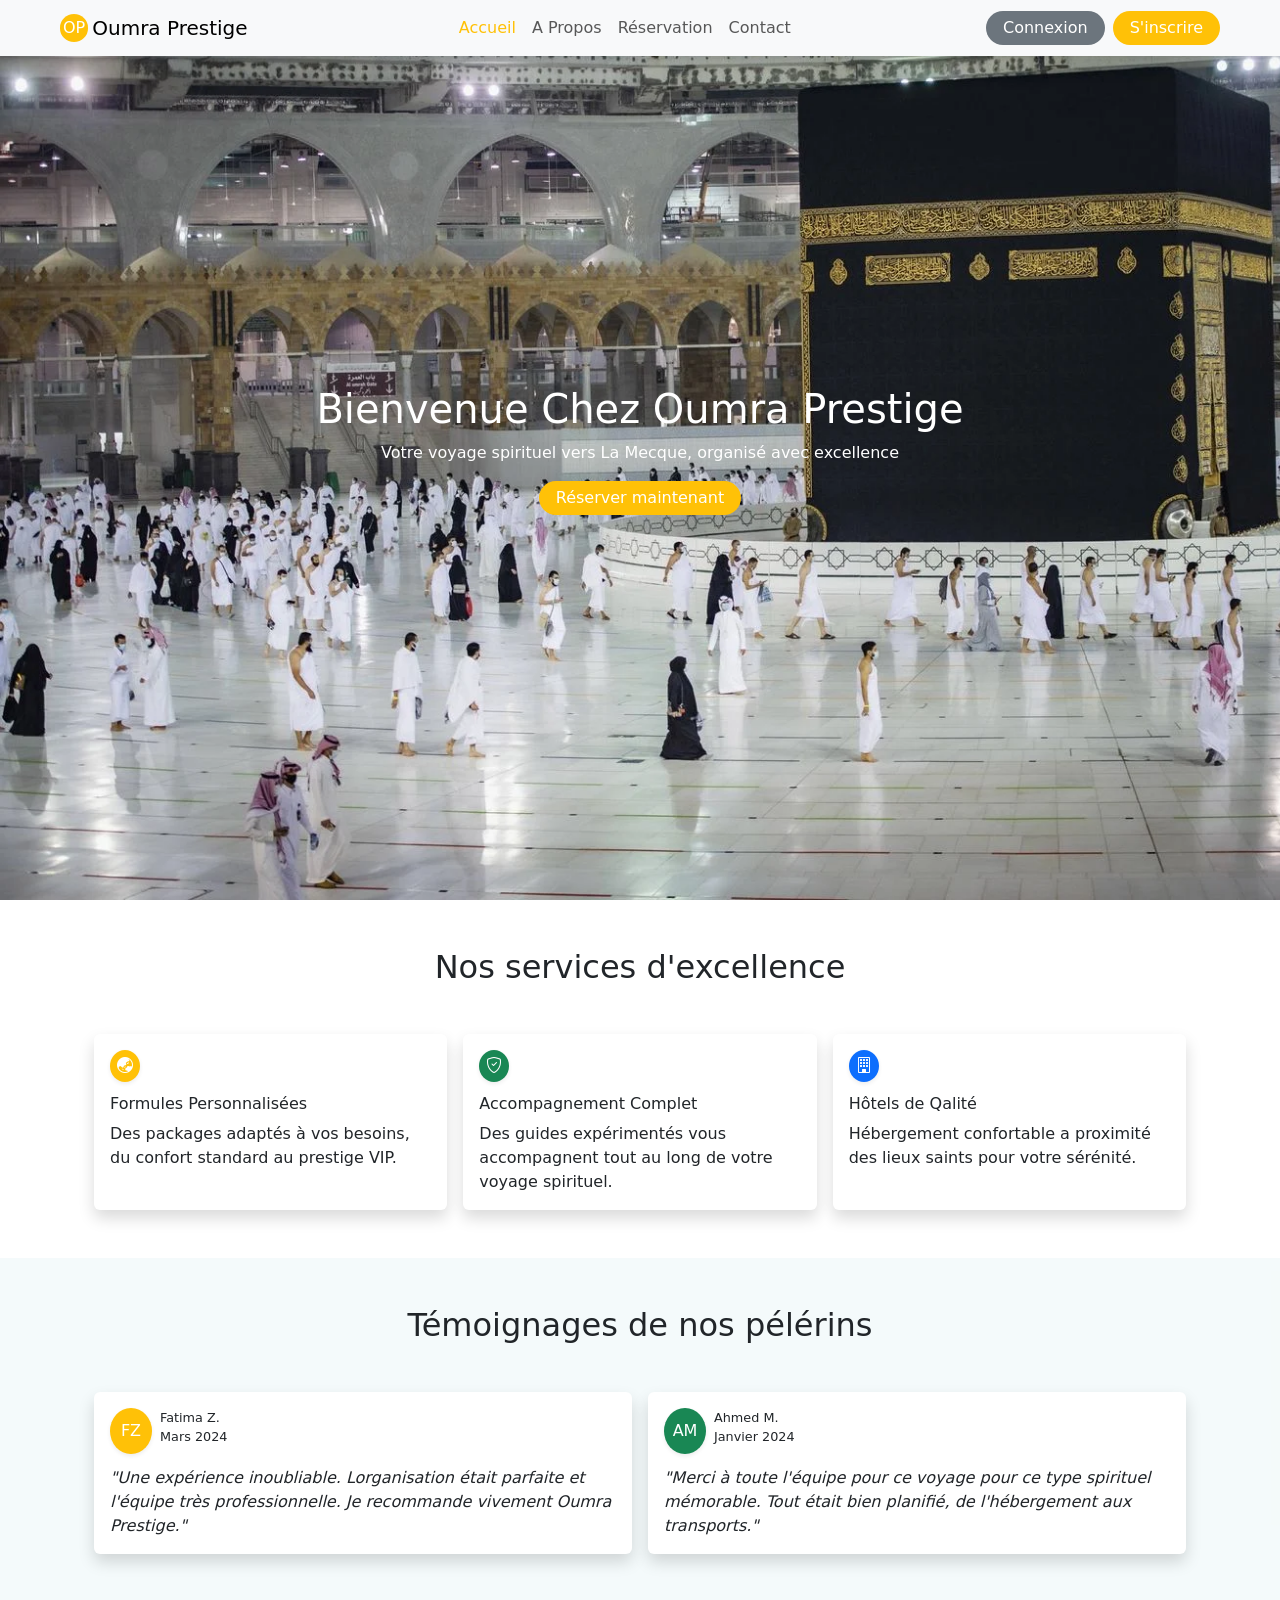
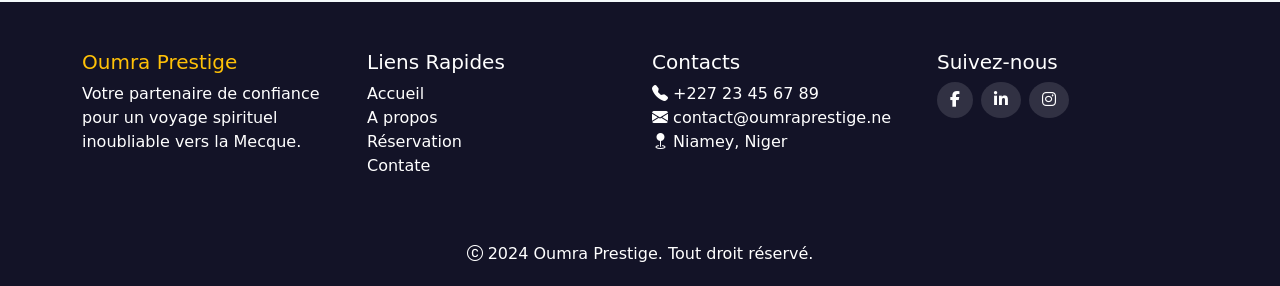
==== accueil/accueil.html @ 8ab1d1c6 "premier projet" ====
<!doctype html>
<html lang="en">

<head>
  <meta charset="UTF-8" />
  <meta name="viewport" content="width=device-width, initial-scale=1.0" />

  <link rel="stylesheet" href="https://cdn.jsdelivr.net/npm/bootstrap@5.3.3/dist/css/bootstrap.min.css"
    integrity="sha384-QWTKZyjpPEjISv5WaRU9OFeRpok6YctnYmDr5pNlyT2bRjXh0JMhjY6hW+ALEwIH" crossorigin="anonymous" />

  <link rel="preconnect" href="https://fonts.googleapis.com" />
  <link rel="preconnect" href="https://fonts.gstatic.com" crossorigin />
  <link href="https://fonts.googleapis.com/css2?family=Dancing+Script:wght@400..700&display=swap" rel="stylesheet" />
  <link rel="stylesheet" href="https://cdn.jsdelivr.net/npm/bootstrap-icons@1.13.1/font/bootstrap-icons.min.css" />
  <link rel="stylesheet" href="accueil.css" />

  <link rel="stylesheet" href="https://cdnjs.cloudflare.com/ajax/libs/font-awesome/6.5.2/css/all.min.css" />

  <link rel="stylesheet" href="https://cdnjs.cloudflare.com/ajax/libs/font-awesome/6.7.2/css/all.min.css">

  <title>Oumra Prestige</title>
</head>

<body>
  <nav class="navbar navbar-expand-lg bg-body-tertiary px-lg-5 shadow-sm position-fixed w-100">
    <div class="container-fluid">
      <div>
        <a class="navbar-brand d-flex justify-content-center align-items-center gap-1" href="#">
          <div class="oumra-prestige rounded-circle bg-warning text-white">
            <h6 class="m-0">OP</h6>
          </div>
          Oumra Prestige
        </a>
      </div>
      <button class="navbar-toggler" type="button" data-bs-toggle="collapse" data-bs-target="#navbarSupportedContent"
        aria-controls="navbarSupportedContent" aria-expanded="false" aria-label="Toggle navigation">
        <span class="navbar-toggler-icon"></span>
      </button>
      <div class="collapse navbar-collapse" id="navbarSupportedContent">
        <ul class="navbar-nav mx-auto mb-2 mb-lg-0 d-flex justify-content-center align-items-center">
          <li class="nav-item">
            <a class="nav-link active text-warning" aria-current="page" href="#">Accueil</a>
          </li>
          <li class="nav-item">
            <a class="nav-link" href="#">A Propos</a>
          </li>
          <li class="nav-item dropdown">
            <a class="nav-link" href="#" role="button" data-bs-toggle="dropdown" aria-expanded="false">
              Réservation
            </a>
          </li>
          <li class="nav-item">
            <a class="nav-link">Contact</a>
          </li>
        </ul>
        <form class="d-flex gap-2 justify-content-center align-items-center" role="search">
          <button class="btn rounded-pill bg-secondary text-white px-3 py-1" type="submit">
            Connexion
          </button>
          <button class="btn rounded-pill bg-warning text-white px-3 py-1" type="submit">
            S'inscrire
          </button>
        </form>
      </div>
    </div>
  </nav>

  <section class="bg-image d-flex justify-content-center align-items-center">
    <div class="container text-white d-flex flex-column justify-content-center align-items-center">
      <h1>Bienvenue Chez Oumra Prestige</h1>
      <p>Votre voyage spirituel vers La Mecque, organisé avec excellence</p>
      <button class="btn rounded-pill bg-warning text-white px-3 py-1" type="submit">
        Réserver maintenant
      </button>
    </div>
  </section>


  <!-- NOS SERVICES -->
  <section class="mt-5">
    <div class="container">
      <h2 class="text-center">Nos services d'excellence</h2>

      <div class="container mt-5 d-flex justify-content-between flex-wrap flex-sm-wrap flex-md-nowrap gap-3">
        <div class="card border-0 shadow" style="width: 29rem;">
          <div class="card-body">
            <div
              class="card-title mb-3 rounded-circle bg-warning shadow-sm d-flex justify-content-center align-item-center text-white">
              <i class="bi bi-globe-asia-australia"></i>
            </div>
            <h6 class="card-subtitle mb-2">Formules Personnalisées</h6>
            <p class="card-text">Des packages adaptés à vos besoins, du confort standard au prestige VIP.</p>

          </div>
        </div>

        <div class="card border-0 shadow" style="width: 29rem;">
          <div class="card-body">
            <div
              class="card-title mb-3 rounded-circle bg-success shadow-sm d-flex justify-content-center align-item-center text-white">
              <i class="bi bi-shield-check"></i></i>
            </div>
            <h6 class="card-subtitle mb-2">Accompagnement Complet</h6>
            <p class="card-text">Des guides expérimentés vous accompagnent tout au long de votre voyage spirituel.</p>

          </div>
        </div>


        <div class="card border-0 shadow" style="width: 29rem;">
          <div class="card-body">
            <div
              class="card-title mb-3 rounded-circle bg-primary shadow-sm d-flex justify-content-center align-item-center text-white">
              <i class="bi bi-building"></i></i>
            </div>
            <h6 class="card-subtitle mb-2">Hôtels de Qalité</h6>
            <p class="card-text">Hébergement confortable a proximité des lieux saints pour votre sérénité.</p>

          </div>
        </div>

      </div>
    </div>
    </div>
  </section>

  <!-- TEMOIGNAGE -->
  <section class=" mt-5 py-5 bgBlue ">
    <div class="container">
      <h2 class="text-center">Témoignages de nos pélérins</h2>

      <div
        class="container mt-5 d-flex justify-content-center align-items-center flex-wrap flex-sm-wrap flex-md-nowrap gap-3">
        <div class="card border-0 shadow" style="width: 45rem;">
          <div class="card-body">
            <div class=" d-flex gap-2">
              <div
                class="card-title circles rounded-circle bg-warning shadow-sm d-flex flex-row justify-content-center align-items-center text-white">
                <p class="m-0 p-0">FZ</p>

              </div>

              <div>
                <p class="m-0 p-0 fontSize">Fatima Z.</p>
                <p class="fontSize">Mars 2024</p>
              </div>
            </div>
            <div class="mt-1">
              <p class="card-text fst-italic">"Une expérience inoubliable. Lorganisation était parfaite et l'équipe très
                professionnelle. Je recommande vivement Oumra Prestige."</p>
            </div>

          </div>
        </div>


        <div class="card border-0 shadow" style="width: 45rem;">
          <div class="card-body">
            <div class=" d-flex gap-2">
              <div
                class="card-title circles rounded-circle bg-success shadow-sm d-flex flex-row justify-content-center align-items-center text-white">
                <p class="m-0 p-0">AM</p>

              </div>

              <div>
                <p class="m-0 p-0 fontSize">Ahmed M.</p>
                <p class="fontSize">Janvier 2024</p>
              </div>
            </div>
            <div class="mt-1">
              <p class="card-text fst-italic">"Merci à toute l'équipe pour ce voyage pour ce type spirituel mémorable.
                Tout était bien planifié, de l'hébergement aux transports."</p>
            </div>

          </div>
        </div>

      </div>
    </div>
    </div>
  </section>


  <footer class="pt-5 pb-1">
    <div class="container">
      <div class="row mb-5">

        <div class="oumra col  text-white">
          <h5 class="text-warning">Oumra Prestige</h5>
          <p>Votre partenaire de confiance pour un voyage spirituel inoubliable vers la Mecque.</p>
        </div>

        <div class="lien col  text-white">
          <h5>Liens Rapides</h5>
          <ul class="list-unstyled">
            <li>Accueil</li>
            <li>A propos</li>
            <li>Réservation</li>
            <li>Contate</li>
          </ul>
        </div>

        <div class="contacts col text-white">
          <h5>Contacts</h5>
          <ul class="list-unstyled">
            <li><i class="bi bi-telephone-fill"></i> +227 23 45 67 89</li>
            <li><i class="bi bi-envelope-fill"></i> contact@oumraprestige.ne</li>
            <li><i class="bi bi-geo-fill"></i> Niamey, Niger</li>
          </ul>
        </div>

        <div class="reseauSociaux col  text-white">
          <h5>Suivez-nous</h5>
          <ul class="list-unstyled d-flex gap-2">
            <li class="circle rounded-circle"><i class="fa-brands fa-facebook-f"></i></li>
            <li class="circle rounded-circle"><i class="fa-brands fa-linkedin-in"></i></li>
            <li class="circle rounded-circle"><i class="fa-brands fa-instagram"></i></li>
          </ul>
        </div>

      </div>


      <div class="row mt-5 text-center  text-white">
        <p><i class="bi bi-c-circle"></i> 2024 Oumra Prestige. Tout droit réservé.</p>
      </div>
    </div>
  </footer>

  <script src="https://cdn.jsdelivr.net/npm/bootstrap@5.3.3/dist/js/bootstrap.bundle.min.js"></script>
</body>

</html>
---- accueil/accueil.css ----
.oumra-prestige {
    padding-top: 4px;
    padding-bottom: 4px;
    padding-left: 3px;
    padding-right: 3px;
}

.bg-image{
    background-image: url(../asset/khabat.webp);
    height: 100vh;
    background-size: cover;
    background-repeat: no-repeat;
}

.card-title {
    width: 30px;
    padding-top: 4px;
    padding-bottom: 4px;
    padding-left: 8px;
    padding-right: 8px;
}

.bgBlue{
    background: rgba(224, 240, 242, 0.354) !important;
}

.circle{
padding-top: 6px;
    padding-bottom: 6px;
    padding-left: 13px;
    padding-right: 13px;

    background: rgb(49, 49, 67);
}

.circles{
    width: 42px !important;
}



.fontSize{
    font-size: 0.8rem;
}

footer{
    background: rgb(19, 19, 39);
}
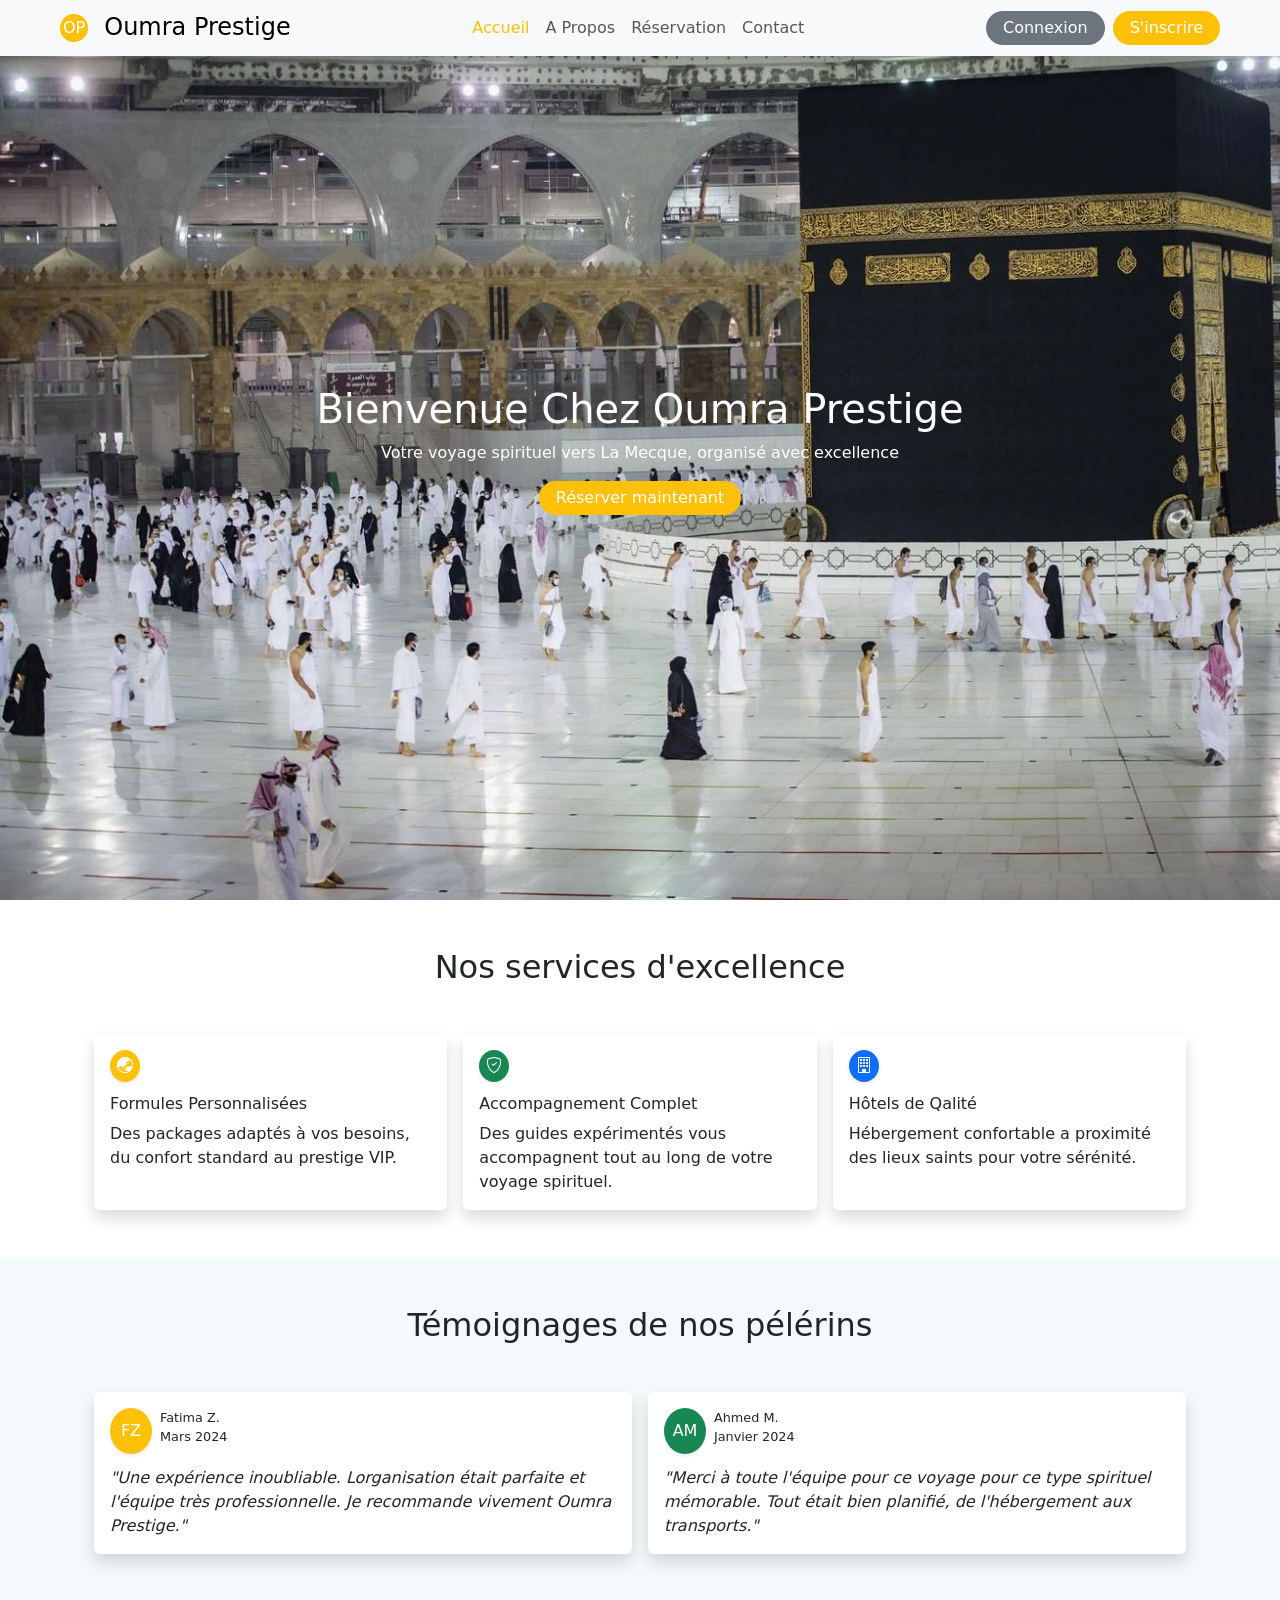
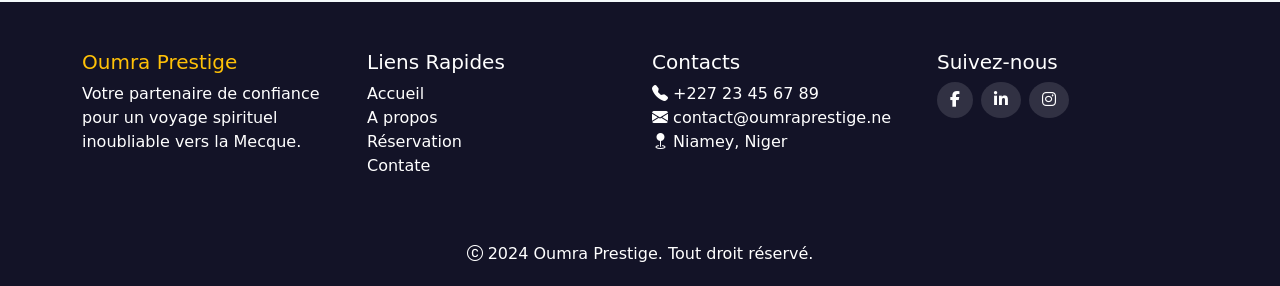
==== commit 69ba3e4a: "version" ====
--- a/accueil/accueil.html
+++ b/accueil/accueil.html
@@ -24,12 +24,12 @@
 <body>
   <nav class="navbar navbar-expand-lg bg-body-tertiary px-lg-5 shadow-sm position-fixed w-100">
     <div class="container-fluid">
-      <div>
+      <div class="d-flex">
         <a class="navbar-brand d-flex justify-content-center align-items-center gap-1" href="#">
           <div class="oumra-prestige rounded-circle bg-warning text-white">
             <h6 class="m-0">OP</h6>
           </div>
-          Oumra Prestige
+         <a href="#" class="link-offset-2 link-underline link-underline-opacity-0 text-black fs-4">Oumra Prestige</a>
         </a>
       </div>
       <button class="navbar-toggler" type="button" data-bs-toggle="collapse" data-bs-target="#navbarSupportedContent"
@@ -42,23 +42,23 @@
             <a class="nav-link active text-warning" aria-current="page" href="#">Accueil</a>
           </li>
           <li class="nav-item">
-            <a class="nav-link" href="#">A Propos</a>
+            <a class="nav-link" href="../apropos/apropos.html">A Propos</a>
           </li>
           <li class="nav-item dropdown">
-            <a class="nav-link" href="#" role="button" data-bs-toggle="dropdown" aria-expanded="false">
+            <a class="nav-link" href="../reservation/reservation.html">
               Réservation
             </a>
           </li>
           <li class="nav-item">
-            <a class="nav-link">Contact</a>
+            <a class="nav-link" href="../contact/contact.html">Contact</a>
           </li>
         </ul>
         <form class="d-flex gap-2 justify-content-center align-items-center" role="search">
           <button class="btn rounded-pill bg-secondary text-white px-3 py-1" type="submit">
-            Connexion
+            <a href="../index.html" class="link-offset-2 link-underline link-underline-opacity-0 text-white">Connexion</a>
           </button>
           <button class="btn rounded-pill bg-warning text-white px-3 py-1" type="submit">
-            S'inscrire
+            <a href="../inscription/inscription.html" class="link-offset-2 link-underline link-underline-opacity-0 text-white">S'inscrire</a>
           </button>
         </form>
       </div>
